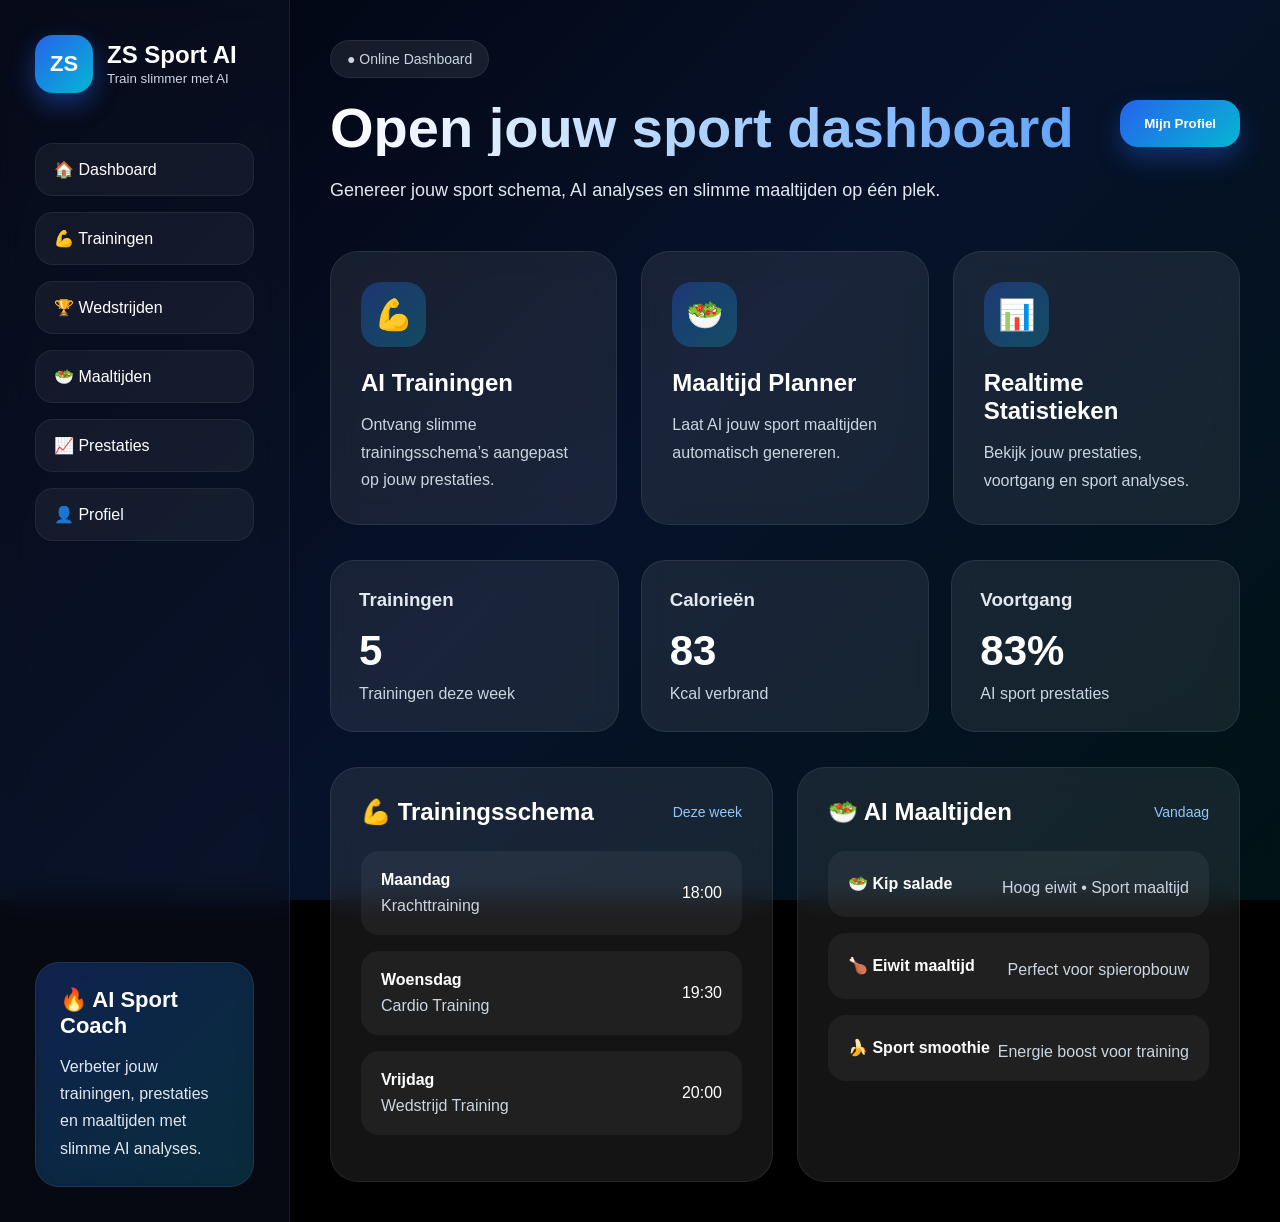
==== dashboard.html @ d04f0823 "dashboard aangepast" ====
<!DOCTYPE html>
<html lang="nl">
<head>
  <meta charset="UTF-8" />
  <meta name="viewport" content="width=device-width, initial-scale=1.0" />

  <title>ZS Sport AI Dashboard</title>

  <link rel="stylesheet" href="dashboard.css" />
</head>
<body>

  <!-- VIDEO BACKGROUND -->

  <div class="video-background">

    <video autoplay muted loop playsinline>
      <source src="gym.mp4" type="video/mp4" />
    </video>

    <div class="video-overlay"></div>

  </div>

  <!-- DASHBOARD -->

  <div class="dashboard-layout">

    <!-- SIDEBAR -->

    <aside class="sidebar">

      <div class="logo">

        <div class="logo-mark">
          ZS
        </div>

        <div>
          <h2>ZS Sport AI</h2>
          <small>Train slimmer met AI</small>
        </div>

      </div>

      <nav>

        <a href="#">🏠 Dashboard</a>

        <a href="#">💪 Trainingen</a>

        <a href="#">🏆 Wedstrijden</a>

        <a href="#">🥗 Maaltijden</a>

        <a href="#">📈 Prestaties</a>

        <a href="#">👤 Profiel</a>

      </nav>

      <!-- MOTIVATIE -->

      <div class="motivation-box">

        <h3>🔥 AI Sport Coach</h3>

        <p>
          Verbeter jouw trainingen, prestaties en maaltijden
          met slimme AI analyses.
        </p>

      </div>

    </aside>

    <!-- MAIN -->

    <main class="main-content">

      <!-- TOPBAR -->

      <header class="topbar">

        <div>

          <span class="welcome-badge">
            ● Online Dashboard
          </span>

          <h1>
            Open jouw sport dashboard
          </h1>

          <p>
            Genereer jouw sport schema, AI analyses
            en slimme maaltijden op één plek.
          </p>

        </div>

        <button class="profile-btn">
          Mijn Profiel
        </button>

      </header>

      <!-- HERO CARDS -->

      <section class="hero-cards">

        <div class="hero-card">

          <div class="card-icon">
            💪
          </div>

          <h3>AI Trainingen</h3>

          <p>
            Ontvang slimme trainingsschema’s
            aangepast op jouw prestaties.
          </p>

        </div>

        <div class="hero-card">

          <div class="card-icon">
            🥗
          </div>

          <h3>Maaltijd Planner</h3>

          <p>
            Laat AI jouw sport maaltijden
            automatisch genereren.
          </p>

        </div>

        <div class="hero-card">

          <div class="card-icon">
            📊
          </div>

          <h3>Realtime Statistieken</h3>

          <p>
            Bekijk jouw prestaties,
            voortgang en sport analyses.
          </p>

        </div>

      </section>

      <!-- STATS -->

      <section class="stats-grid">

        <div class="stat-card">

          <h3>Trainingen</h3>

          <span>5</span>

          <p>Trainingen deze week</p>

        </div>

        <div class="stat-card">

          <h3>Calorieën</h3>

          <span>2450</span>

          <p>Kcal verbrand</p>

        </div>

   

        <div class="stat-card">

          <h3>Voortgang</h3>

          <span>89%</span>

          <p>AI sport prestaties</p>

        </div>

      </section>

      <!-- CONTENT -->

      <section class="content-grid">

        <!-- TRAINING -->

        <div class="schedule-box">

          <div class="section-title">

            <h2>💪 Trainingsschema</h2>

            <span>Deze week</span>

          </div>

          <div class="schedule-item">

            <div>

              <strong>Maandag</strong>

              <p>Krachttraining</p>

            </div>

            <span>18:00</span>

          </div>

          <div class="schedule-item">

            <div>

              <strong>Woensdag</strong>

              <p>Cardio Training</p>

            </div>

            <span>19:30</span>

          </div>

          <div class="schedule-item">

            <div>

              <strong>Vrijdag</strong>

              <p>Wedstrijd Training</p>

            </div>

            <span>20:00</span>

          </div>

        </div>

        <!-- FOOD -->

        <div class="meal-box">

          <div class="section-title">

            <h2>🥗 AI Maaltijden</h2>

            <span>Vandaag</span>

          </div>

          <div class="meal-item">

            <strong>🥗 Kip salade</strong>

            <p>Hoog eiwit • Sport maaltijd</p>

          </div>

          <div class="meal-item">

            <strong>🍗 Eiwit maaltijd</strong>

            <p>Perfect voor spieropbouw</p>

          </div>

          <div class="meal-item">

            <strong>🍌 Sport smoothie</strong>

            <p>Energie boost voor training</p>

          </div>

        </div>

      </section>

    </main>

  </div>

  <script src="dashboard.js"></script>

</body>
</html>
---- dashboard.css ----
/* ========================= */
/* ZS SPORT AI DASHBOARD */
/* ========================= */

*{
  margin:0;
  padding:0;
  box-sizing:border-box;
}

html,
body{
  width:100%;
  height:100%;
}

body{
  font-family:'Inter',sans-serif;
  overflow:hidden;
  color:white;
  background:#000;
}

/* ========================= */
/* VIDEO BACKGROUND */
/* ========================= */

.video-background{
  position:fixed;
  inset:0;

  width:100%;
  height:100%;

  z-index:-10;

  overflow:hidden;
}

.video-background video{
  width:100%;
  height:100%;

  object-fit:cover;

  filter:
    brightness(0.55)
    saturate(1.2);
}

/* OVERLAY */

.video-overlay{
  position:absolute;
  inset:0;

  background:
    linear-gradient(
      135deg,
      rgba(2,6,23,0.60),
      rgba(37,99,235,0.18),
      rgba(6,182,212,0.10)
    );
}

/* ========================= */
/* DASHBOARD LAYOUT */
/* ========================= */

.dashboard-layout{
  display:flex;

  min-height:100vh;
}

/* ========================= */
/* SIDEBAR */
/* ========================= */

.sidebar{
  width:290px;

  padding:35px;

  background:rgba(15,23,42,0.42);

  backdrop-filter:blur(14px);
  -webkit-backdrop-filter:blur(14px);

  border-right:1px solid rgba(255,255,255,0.08);

  display:flex;
  flex-direction:column;
}

/* LOGO */

.logo{
  display:flex;
  align-items:center;
  gap:14px;

  margin-bottom:50px;
}

.logo-mark{
  width:58px;
  height:58px;

  border-radius:18px;

  background:
    linear-gradient(
      135deg,
      #2563eb,
      #06b6d4
    );

  display:flex;
  justify-content:center;
  align-items:center;

  font-size:22px;
  font-weight:800;

  box-shadow:
    0 10px 25px rgba(37,99,235,0.45);
}

.logo small{
  color:#cbd5e1;
}

/* NAVIGATION */

nav{
  display:flex;
  flex-direction:column;
  gap:16px;
}

nav a{
  text-decoration:none;

  color:white;

  padding:16px 18px;

  border-radius:18px;

  background:rgba(255,255,255,0.05);

  border:1px solid rgba(255,255,255,0.06);

  transition:0.3s;
}

nav a:hover{
  background:rgba(255,255,255,0.12);

  transform:translateX(5px);
}

/* MOTIVATION BOX */

.motivation-box{
  margin-top:auto;

  padding:24px;

  border-radius:24px;

  background:
    linear-gradient(
      135deg,
      rgba(37,99,235,0.25),
      rgba(6,182,212,0.18)
    );

  border:1px solid rgba(255,255,255,0.08);

  backdrop-filter:blur(12px);
}

.motivation-box h3{
  margin-bottom:14px;

  font-size:22px;
}

.motivation-box p{
  line-height:1.7;

  color:#e2e8f0;
}

/* ========================= */
/* MAIN CONTENT */
/* ========================= */

.main-content{
  flex:1;

  padding:40px;

  overflow-y:auto;
}

/* TOPBAR */

.topbar{
  display:flex;
  justify-content:space-between;
  align-items:center;

  gap:20px;

  margin-bottom:45px;
}

.welcome-badge{
  display:inline-block;

  padding:10px 16px;

  border-radius:999px;

  background:rgba(255,255,255,0.08);

  border:1px solid rgba(255,255,255,0.08);

  margin-bottom:22px;

  color:#cbd5e1;

  font-size:14px;
}

.topbar h1{
  font-size:56px;

  line-height:1;

  margin-bottom:18px;

  background:
    linear-gradient(
      to right,
      #ffffff,
      #60a5fa
    );

  -webkit-background-clip:text;
  -webkit-text-fill-color:transparent;
}

.topbar p{
  color:#e2e8f0;

  line-height:1.8;

  max-width:650px;

  font-size:18px;
}

/* PROFILE BUTTON */

.profile-btn{
  padding:16px 24px;

  border:none;

  border-radius:18px;

  background:
    linear-gradient(
      135deg,
      #2563eb,
      #06b6d4
    );

  color:white;

  font-weight:700;

  cursor:pointer;

  transition:0.3s;

  box-shadow:
    0 12px 25px rgba(37,99,235,0.35);
}

.profile-btn:hover{
  transform:translateY(-3px);

  box-shadow:
    0 18px 35px rgba(37,99,235,0.45);
}

/* ========================= */
/* HERO CARDS */
/* ========================= */

.hero-cards{
  display:grid;

  grid-template-columns:repeat(auto-fit,minmax(250px,1fr));

  gap:24px;

  margin-bottom:35px;
}

.hero-card{
  padding:30px;

  border-radius:28px;

  background:rgba(255,255,255,0.08);

  border:1px solid rgba(255,255,255,0.08);

  backdrop-filter:blur(14px);

  transition:0.3s;
}

.hero-card:hover{
  transform:translateY(-6px);

  background:rgba(255,255,255,0.12);
}

.card-icon{
  width:65px;
  height:65px;

  border-radius:20px;

  display:flex;
  justify-content:center;
  align-items:center;

  font-size:30px;

  margin-bottom:22px;

  background:
    linear-gradient(
      135deg,
      rgba(37,99,235,0.35),
      rgba(6,182,212,0.28)
    );
}

.hero-card h3{
  margin-bottom:14px;

  font-size:24px;
}

.hero-card p{
  color:#cbd5e1;

  line-height:1.7;
}

/* ========================= */
/* STATS */
/* ========================= */

.stats-grid{
  display:grid;

  grid-template-columns:repeat(auto-fit,minmax(220px,1fr));

  gap:22px;

  margin-bottom:35px;
}

.stat-card{
  padding:28px;

  border-radius:24px;

  background:rgba(255,255,255,0.08);

  border:1px solid rgba(255,255,255,0.08);

  backdrop-filter:blur(12px);
}

.stat-card h3{
  margin-bottom:16px;

  color:#e2e8f0;
}

.stat-card span{
  display:block;

  font-size:42px;
  font-weight:800;

  margin-bottom:10px;
}

.stat-card p{
  color:#cbd5e1;
}

/* ========================= */
/* CONTENT GRID */
/* ========================= */

.content-grid{
  display:grid;

  grid-template-columns:1fr 1fr;

  gap:24px;
}

/* BOXES */

.schedule-box,
.meal-box{
  padding:30px;

  border-radius:28px;

  background:rgba(255,255,255,0.08);

  border:1px solid rgba(255,255,255,0.08);

  backdrop-filter:blur(12px);
}

/* SECTION TITLE */

.section-title{
  display:flex;
  justify-content:space-between;
  align-items:center;

  margin-bottom:25px;
}

.section-title span{
  color:#93c5fd;

  font-size:14px;
}

/* ITEMS */

.schedule-item,
.meal-item{
  padding:20px;

  border-radius:18px;

  background:rgba(255,255,255,0.05);

  margin-bottom:16px;

  display:flex;
  justify-content:space-between;
  align-items:center;

  transition:0.3s;
}

.schedule-item:hover,
.meal-item:hover{
  background:rgba(255,255,255,0.10);
}

.schedule-item p,
.meal-item p{
  margin-top:8px;

  color:#cbd5e1;
}

/* ========================= */
/* RESPONSIVE */
/* ========================= */

@media(max-width:1100px){

  .content-grid{
    grid-template-columns:1fr;
  }

}

@media(max-width:900px){

  .dashboard-layout{
    flex-direction:column;
  }

  .sidebar{
    width:100%;
  }

  nav{
    flex-direction:row;
    flex-wrap:wrap;
  }

  .topbar{
    flex-direction:column;
    align-items:flex-start;
  }

}

@media(max-width:650px){

  .main-content{
    padding:25px;
  }

  .topbar h1{
    font-size:40px;
  }

  .hero-cards{
    grid-template-columns:1fr;
  }

  .stats-grid{
    grid-template-columns:1fr;
  }

}
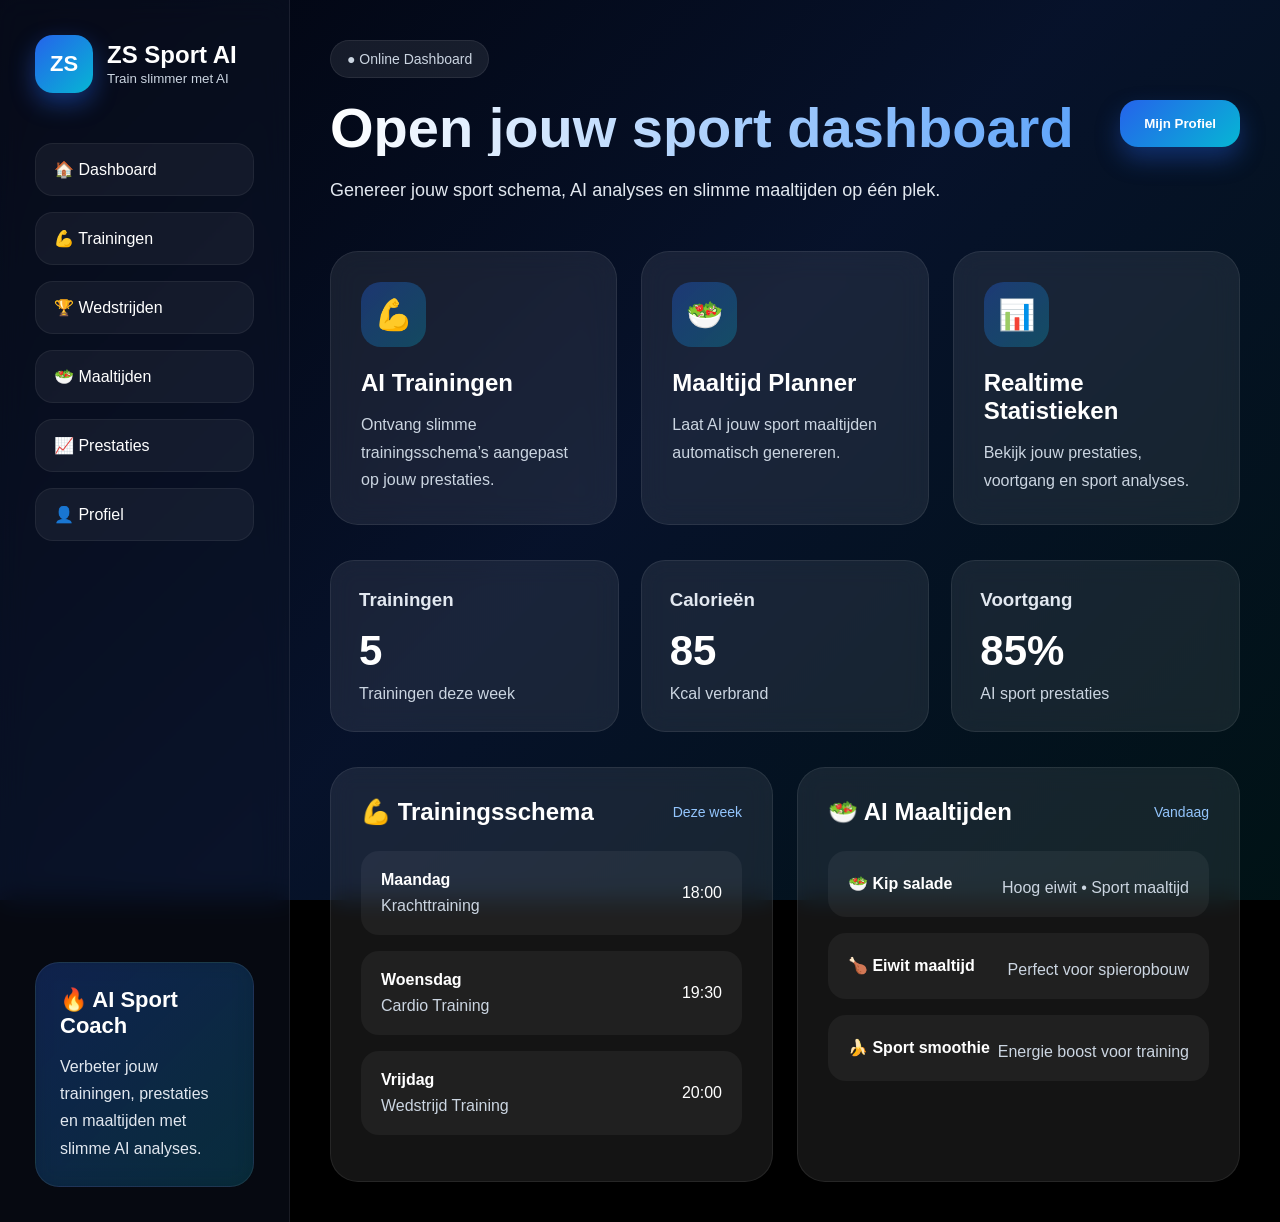
==== commit 824c1090: "knopjes gefixt" ====
--- a/dashboard.html
+++ b/dashboard.html
@@ -45,17 +45,17 @@
 
       <nav>
 
-        <a href="#">🏠 Dashboard</a>
-
-        <a href="#">💪 Trainingen</a>
-
-        <a href="#">🏆 Wedstrijden</a>
-
-        <a href="#">🥗 Maaltijden</a>
-
-        <a href="#">📈 Prestaties</a>
-
-        <a href="#">👤 Profiel</a>
+        <a href="dashboard.html">🏠 Dashboard</a>
+
+        <a href="trainingen.html">💪 Trainingen</a>
+
+        <a href="wedstrijden.html">🏆 Wedstrijden</a>
+
+        <a href="maaltijden.html">🥗 Maaltijden</a>
+
+        <a href="prestaties.html">📈 Prestaties</a>
+
+        <a href="profiel.html">👤 Profiel</a>
 
       </nav>
 
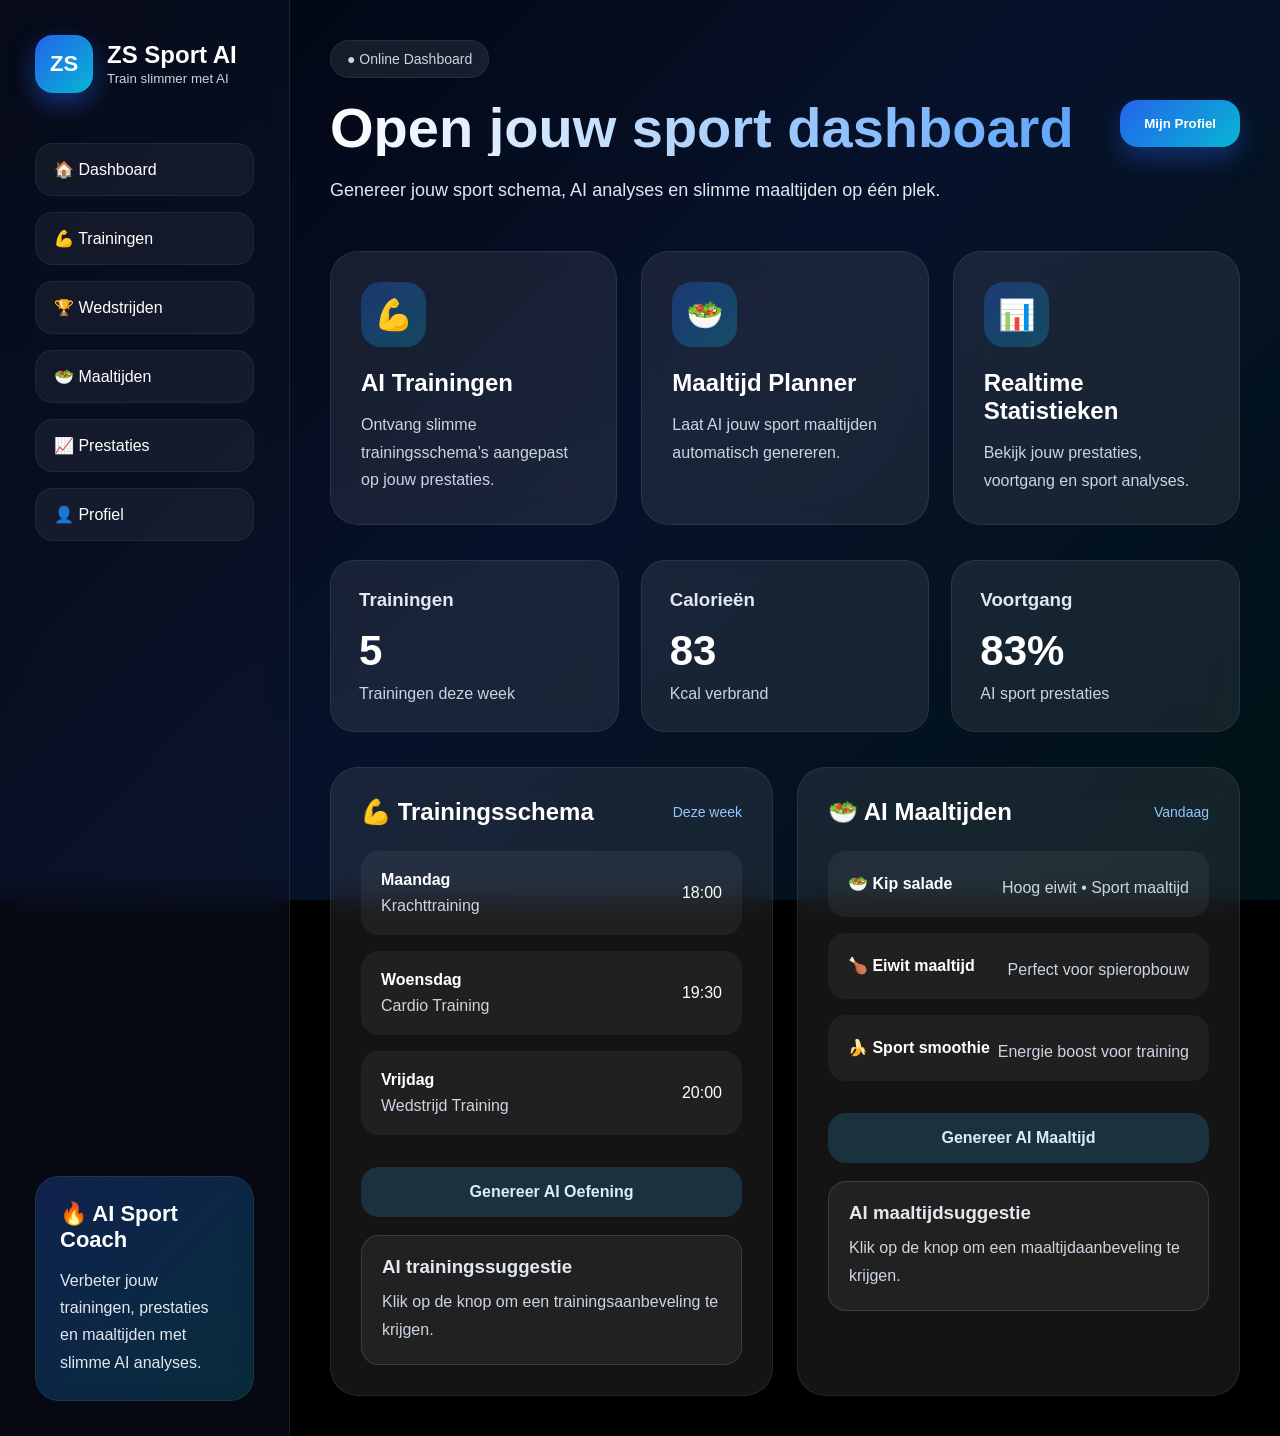
==== commit 03c7296b: "wijzwging" ====
--- a/dashboard.html
+++ b/dashboard.html
@@ -252,6 +252,13 @@
 
           </div>
 
+          <button class="generate-btn generate-training-btn">Genereer AI Oefening</button>
+
+          <div class="generate-result training-result">
+            <h3>AI trainingssuggestie</h3>
+            <p>Klik op de knop om een trainingsaanbeveling te krijgen.</p>
+          </div>
+
         </div>
 
         <!-- FOOD -->
@@ -288,6 +295,13 @@
 
             <p>Energie boost voor training</p>
 
+          </div>
+
+          <button class="generate-btn generate-meal-btn">Genereer AI Maaltijd</button>
+
+          <div class="generate-result meal-result">
+            <h3>AI maaltijdsuggestie</h3>
+            <p>Klik op de knop om een maaltijdaanbeveling te krijgen.</p>
           </div>
 
         </div>
--- a/dashboard.css
+++ b/dashboard.css
@@ -486,6 +486,55 @@
   color:#cbd5e1;
 }
 
+.generate-btn{
+  width:100%;
+  margin-top:16px;
+  padding:16px 22px;
+  border:none;
+  border-radius:18px;
+  background:rgba(56,189,248,0.18);
+  color:#dbeafe;
+  font-size:16px;
+  font-weight:600;
+  cursor:pointer;
+  transition:0.25s ease;
+}
+
+.generate-btn:hover{
+  background:rgba(56,189,248,0.28);
+}
+
+.generate-result{
+  margin-top:18px;
+  padding:20px;
+  border-radius:18px;
+  background:rgba(255,255,255,0.06);
+  border:1px solid rgba(255,255,255,0.12);
+}
+
+.generate-result h3{
+  margin:0 0 10px;
+  color:#e2e8f0;
+}
+
+.generate-result p{
+  margin:0;
+  color:#cbd5e1;
+  line-height:1.75;
+}
+
+.generate-result .item-title{
+  margin:0 0 8px;
+  font-size:18px;
+  font-weight:700;
+  color:#f8fafc;
+}
+
+.generate-result .item-desc{
+  margin:0;
+  color:#cbd5e1;
+}
+
 /* ========================= */
 /* RESPONSIVE */
 /* ========================= */
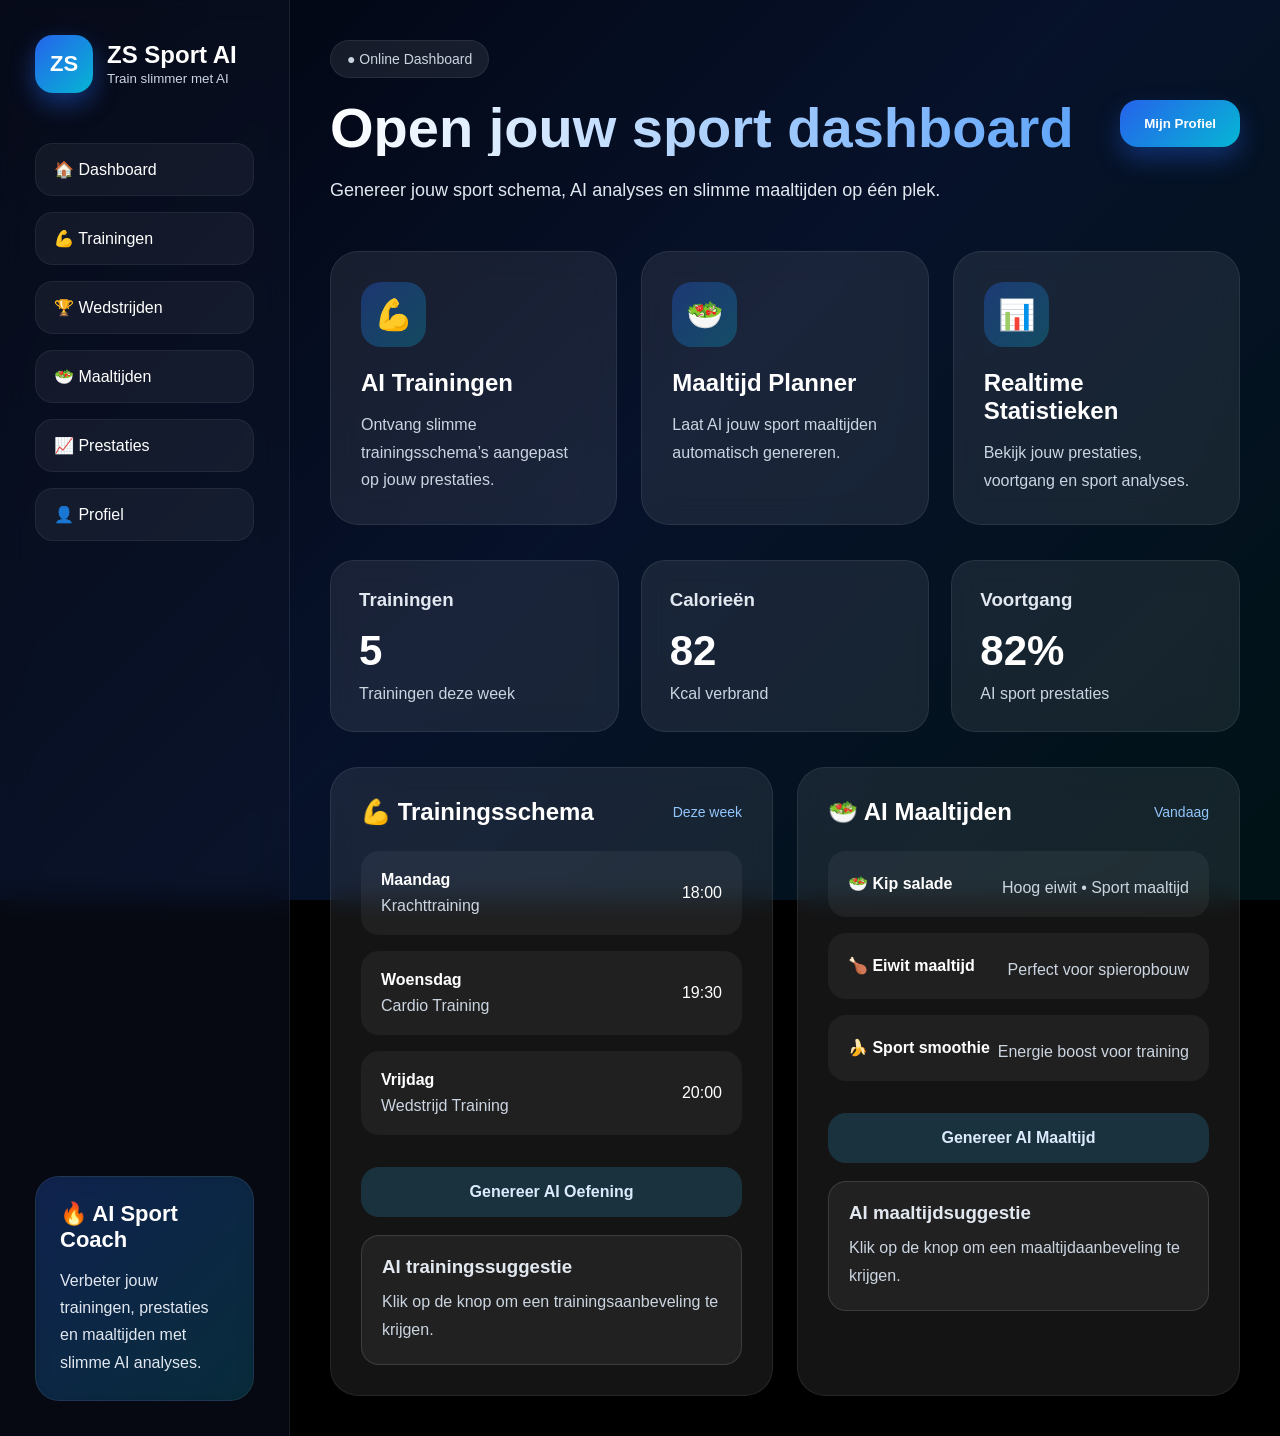
==== commit 6ccc1398: "trainingen gemaakt pagina" ====
--- a/dashboard.html
+++ b/dashboard.html
@@ -174,13 +174,13 @@
 
           <h3>Calorieën</h3>
 
-          <span>2450</span>
+          <span>2450</span> 
 
           <p>Kcal verbrand</p>
 
         </div>
 
-   
+    
 
         <div class="stat-card">
 
